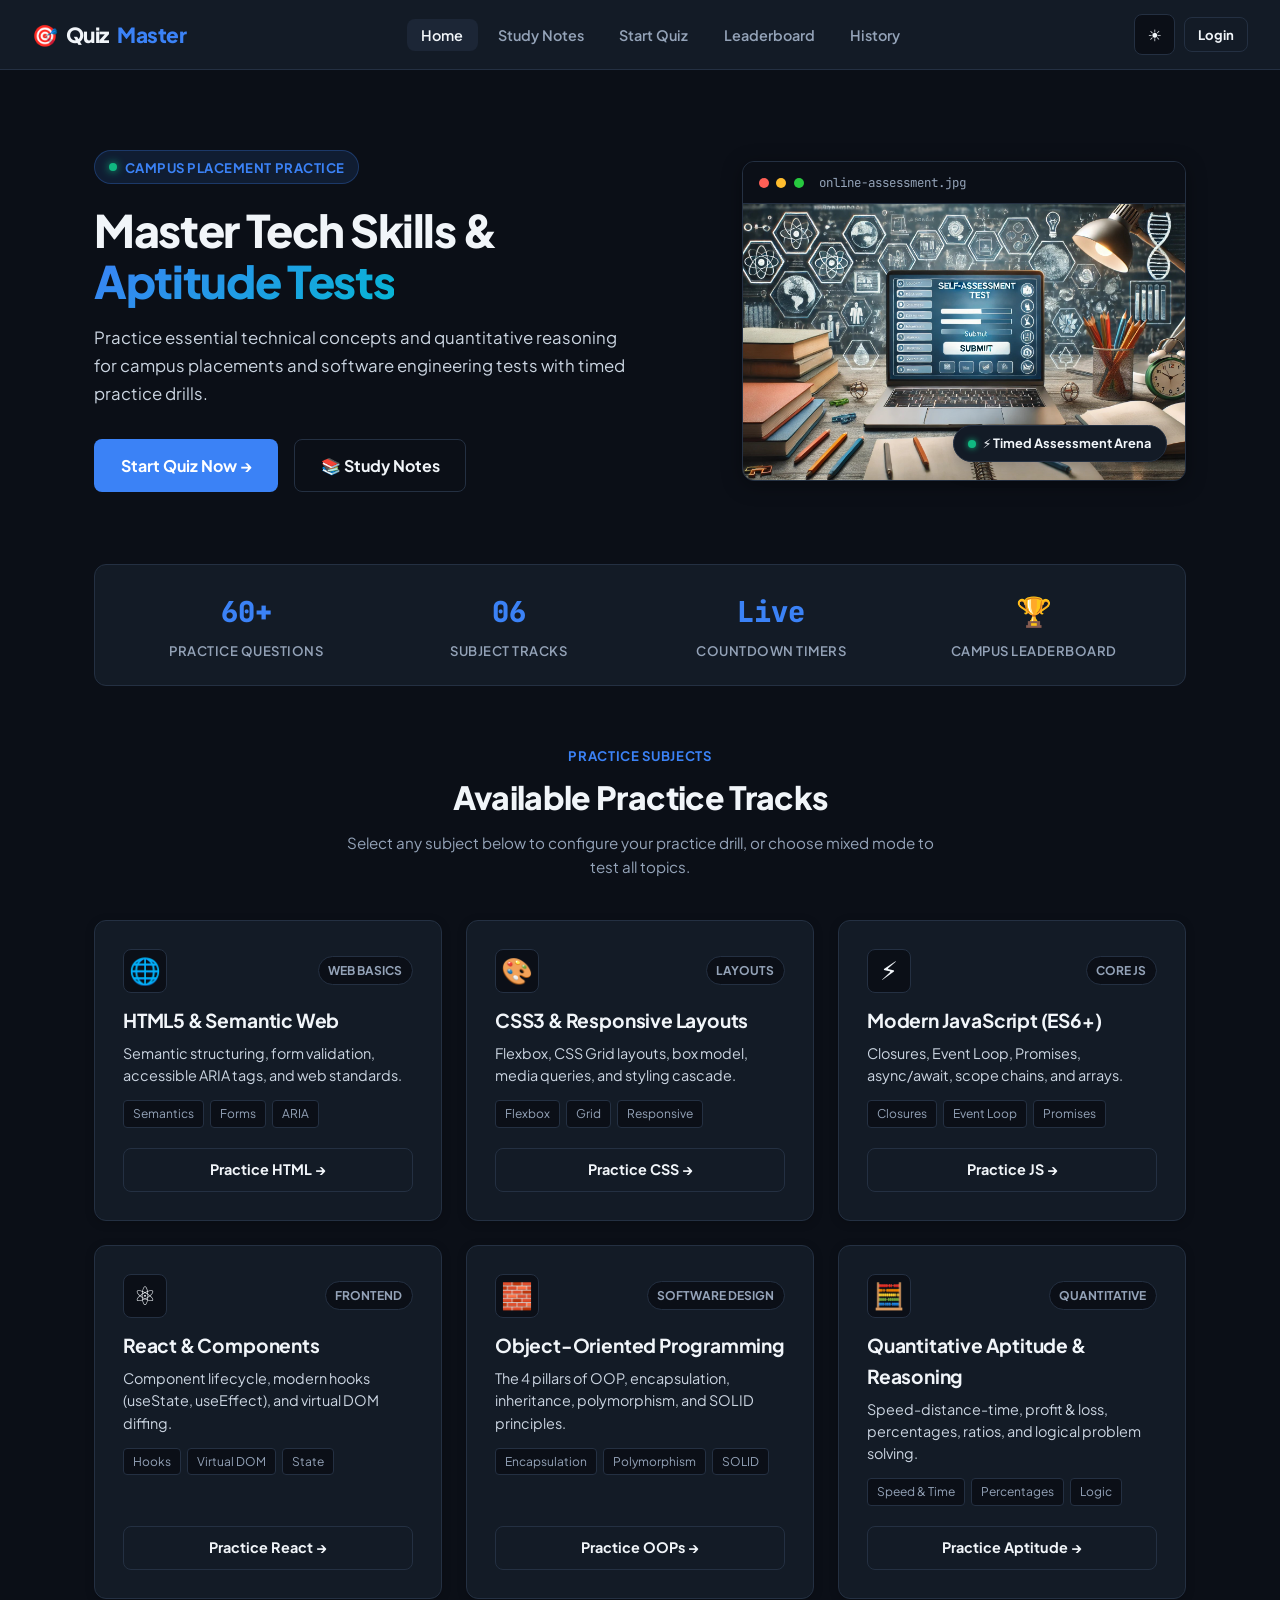
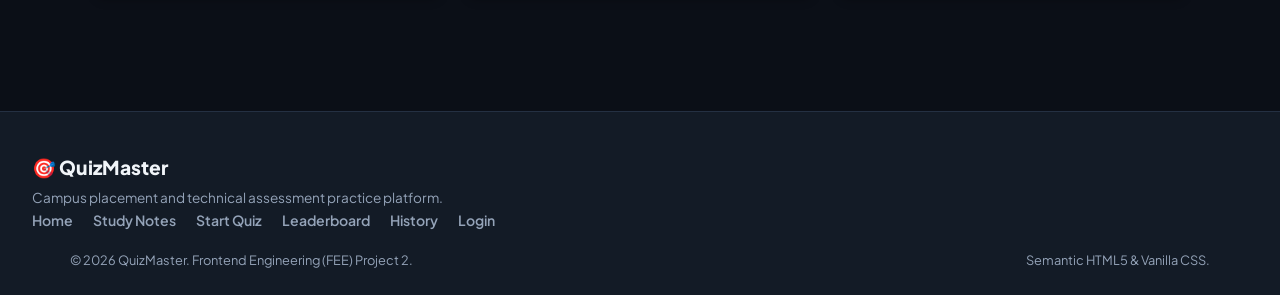
==== index.html @ a1f8cf9c "fee" ====
<!DOCTYPE html>
<html lang="en" data-theme="dark">

<head>
    <meta charset="UTF-8">
    <meta name="viewport" content="width=device-width, initial-scale=1.0">
    <title>QuizMaster - Technical &amp; Aptitude Practice</title>
    <meta name="description" content="Prepare for campus placements and technical tests with timed practice drills in Web, JS, React, OOPs, and Quantitative Aptitude.">
    <!-- Google Fonts -->
    <link rel="preconnect" href="https://fonts.googleapis.com">
    <link rel="preconnect" href="https://fonts.gstatic.com" crossorigin>
    <link href="https://fonts.googleapis.com/css2?family=Plus+Jakarta+Sans:wght@400;500;600;700;800&family=JetBrains+Mono:wght@400;500;600;700&display=swap" rel="stylesheet">
    <link rel="stylesheet" href="style.css">
</head>

<body>
    <!-- Top Sticky Navbar -->
    <nav class="navbar">
        <a href="index.html" class="logo">
            <span class="logo-icon">🎯</span> Quiz<span>Master</span>
        </a>
        <ul class="nav-links">
            <li><a href="index.html" class="active">Home</a></li>
            <li><a href="prepare.html">Study Notes</a></li>
            <li><a href="quiz.html">Start Quiz</a></li>
            <li><a href="leaderboard.html">Leaderboard</a></li>
            <li><a href="history.html">History</a></li>
        </ul>
        <div class="nav-actions">
            <button class="theme-toggle-btn" id="themeToggleBtn" aria-label="Toggle Theme" title="Toggle Theme">☀️</button>
            <div id="authNavContainer">
                <a href="login.html" class="btn btn-outline">Login</a>
            </div>
        </div>
    </nav>

    <!-- Main Content Container -->
    <div class="container">
        
        <!-- Hero Section with Showcase -->
        <section class="hero-wrapper">
            <div class="hero-content">
                <div class="hero-badge">
                    <span class="badge-dot"></span> Campus Placement Practice
                </div>
                <h1>
                    Master Tech Skills &amp; <br>
                    <span class="gradient-text">Aptitude Tests</span>
                </h1>
                <p class="hero-desc">
                    Practice essential technical concepts and quantitative reasoning for campus placements and software engineering tests with timed practice drills.
                </p>
                <div class="hero-actions">
                    <a href="quiz.html" class="btn btn-primary btn-lg">Start Quiz Now →</a>
                    <a href="prepare.html" class="btn btn-outline btn-lg">📚 Study Notes</a>
                </div>
            </div>

            <div class="hero-visual">
                <div class="showcase-card">
                    <div class="showcase-window-header">
                        <span class="window-dot dot-red"></span>
                        <span class="window-dot dot-yellow"></span>
                        <span class="window-dot dot-green"></span>
                        <span class="window-title">online-assessment.jpg</span>
                    </div>
                    <div class="showcase-img-wrap">
                        <img src="online_self_assessment.jpg" alt="QuizMaster Online Assessment">
                    </div>
                    <div class="floating-stat-pill">
                        <span class="live-indicator"></span>
                        <span>⚡ Timed Assessment Arena</span>
                    </div>
                </div>
            </div>
        </section>

        <!-- Stats Bar -->
        <section class="stats-strip">
            <div class="stat-item">
                <span class="stat-num">60+</span>
                <span class="stat-label">Practice Questions</span>
            </div>
            <div class="stat-item">
                <span class="stat-num">06</span>
                <span class="stat-label">Subject Tracks</span>
            </div>
            <div class="stat-item">
                <span class="stat-num">Live</span>
                <span class="stat-label">Countdown Timers</span>
            </div>
            <div class="stat-item">
                <span class="stat-num">🏆</span>
                <span class="stat-label">Campus Leaderboard</span>
            </div>
        </section>

        <!-- Section: Available Practice Tracks -->
        <section style="margin-bottom: 2rem;">
            <div class="section-header">
                <span class="sub-badge">Practice Subjects</span>
                <h2>Available Practice Tracks</h2>
                <p>Select any subject below to configure your practice drill, or choose mixed mode to test all topics.</p>
            </div>

            <div class="grid">
                <!-- Track 1: HTML5 -->
                <div class="card">
                    <div>
                        <div class="card-top">
                            <div class="card-icon-pill">🌐</div>
                            <span class="track-badge">Web Basics</span>
                        </div>
                        <h3>HTML5 &amp; Semantic Web</h3>
                        <p>Semantic structuring, form validation, accessible ARIA tags, and web standards.</p>
                        <div class="card-tags">
                            <span>Semantics</span>
                            <span>Forms</span>
                            <span>ARIA</span>
                        </div>
                    </div>
                    <a href="quiz.html?subject=html" class="btn btn-outline">Practice HTML →</a>
                </div>

                <!-- Track 2: CSS3 -->
                <div class="card">
                    <div>
                        <div class="card-top">
                            <div class="card-icon-pill">🎨</div>
                            <span class="track-badge">Layouts</span>
                        </div>
                        <h3>CSS3 &amp; Responsive Layouts</h3>
                        <p>Flexbox, CSS Grid layouts, box model, media queries, and styling cascade.</p>
                        <div class="card-tags">
                            <span>Flexbox</span>
                            <span>Grid</span>
                            <span>Responsive</span>
                        </div>
                    </div>
                    <a href="quiz.html?subject=css" class="btn btn-outline">Practice CSS →</a>
                </div>

                <!-- Track 3: JavaScript -->
                <div class="card">
                    <div>
                        <div class="card-top">
                            <div class="card-icon-pill">⚡</div>
                            <span class="track-badge">Core JS</span>
                        </div>
                        <h3>Modern JavaScript (ES6+)</h3>
                        <p>Closures, Event Loop, Promises, async/await, scope chains, and arrays.</p>
                        <div class="card-tags">
                            <span>Closures</span>
                            <span>Event Loop</span>
                            <span>Promises</span>
                        </div>
                    </div>
                    <a href="quiz.html?subject=javascript" class="btn btn-outline">Practice JS →</a>
                </div>

                <!-- Track 4: React -->
                <div class="card">
                    <div>
                        <div class="card-top">
                            <div class="card-icon-pill">⚛️</div>
                            <span class="track-badge">Frontend</span>
                        </div>
                        <h3>React &amp; Components</h3>
                        <p>Component lifecycle, modern hooks (useState, useEffect), and virtual DOM diffing.</p>
                        <div class="card-tags">
                            <span>Hooks</span>
                            <span>Virtual DOM</span>
                            <span>State</span>
                        </div>
                    </div>
                    <a href="quiz.html?subject=react" class="btn btn-outline">Practice React →</a>
                </div>

                <!-- Track 5: OOPs -->
                <div class="card">
                    <div>
                        <div class="card-top">
                            <div class="card-icon-pill">🧱</div>
                            <span class="track-badge">Software Design</span>
                        </div>
                        <h3>Object-Oriented Programming</h3>
                        <p>The 4 pillars of OOP, encapsulation, inheritance, polymorphism, and SOLID principles.</p>
                        <div class="card-tags">
                            <span>Encapsulation</span>
                            <span>Polymorphism</span>
                            <span>SOLID</span>
                        </div>
                    </div>
                    <a href="quiz.html?subject=oops" class="btn btn-outline">Practice OOPs →</a>
                </div>

                <!-- Track 6: Aptitude -->
                <div class="card">
                    <div>
                        <div class="card-top">
                            <div class="card-icon-pill">🧮</div>
                            <span class="track-badge">Quantitative</span>
                        </div>
                        <h3>Quantitative Aptitude &amp; Reasoning</h3>
                        <p>Speed-distance-time, profit &amp; loss, percentages, ratios, and logical problem solving.</p>
                        <div class="card-tags">
                            <span>Speed &amp; Time</span>
                            <span>Percentages</span>
                            <span>Logic</span>
                        </div>
                    </div>
                    <a href="quiz.html?subject=logic_reasoning" class="btn btn-outline">Practice Aptitude →</a>
                </div>
            </div>
        </section>

    </div>

    <!-- Unified Footer -->
    <footer>
        <div class="footer-inner">
            <div class="footer-brand">
                <div class="brand-logo">
                    <span class="logo-icon">🎯</span> QuizMaster
                </div>
                <p>Campus placement and technical assessment practice platform.</p>
            </div>
            <div class="footer-links">
                <a href="index.html">Home</a>
                <a href="prepare.html">Study Notes</a>
                <a href="quiz.html">Start Quiz</a>
                <a href="leaderboard.html">Leaderboard</a>
                <a href="history.html">History</a>
                <a href="login.html">Login</a>
            </div>
        </div>
        <div class="footer-bottom">
            <p>&copy; 2026 QuizMaster. Frontend Engineering (FEE) Project 2.</p>
            <p>Semantic HTML5 &amp; Vanilla CSS.</p>
        </div>
    </footer>

    <!-- Shared Script for Themes & Auth -->
    <script src="script.js"></script>
</body>

</html>
---- style.css ----
/* =========================================================
   QuizMaster - Polished, Clean & Modern Stylesheet
   Crafted for presentation, academic viva, and Vercel deployment
   ========================================================= */

@import url('https://fonts.googleapis.com/css2?family=Plus+Jakarta+Sans:wght@400;500;600;700;800&family=JetBrains+Mono:wght@500;700&display=swap');

:root {
  /* Color Palette - Dark Mode (Default) */
  --bg: #0b0f17;
  --bg-card: #131b26;
  --bg-hover: #1c2636;
  --border: #243042;
  --border-focus: #3b82f6;
  --text: #f1f5f9;
  --text-secondary: #cbd5e1;
  --text-muted: #94a3b8;
  --primary: #3b82f6;
  --primary-hover: #2563eb;
  --primary-glow: rgba(59, 130, 246, 0.2);
  --accent: #06b6d4;
  --success: #10b981;
  --warning: #f59e0b;
  --danger: #ef4444;
  --radius: 12px;
  --radius-sm: 8px;
  --radius-pill: 9999px;
  --font: 'Plus Jakarta Sans', system-ui, -apple-system, sans-serif;
  --font-mono: 'JetBrains Mono', monospace;
  --shadow: 0 4px 20px rgba(0, 0, 0, 0.35);
  --shadow-card: 0 2px 10px rgba(0, 0, 0, 0.2);
}

[data-theme="light"] {
  /* Color Palette - Light Mode */
  --bg: #f8fafc;
  --bg-card: #ffffff;
  --bg-hover: #f1f5f9;
  --border: #e2e8f0;
  --border-focus: #2563eb;
  --text: #0f172a;
  --text-secondary: #334155;
  --text-muted: #64748b;
  --primary: #2563eb;
  --primary-hover: #1d4ed8;
  --primary-glow: rgba(37, 99, 235, 0.15);
  --shadow: 0 4px 20px rgba(0, 0, 0, 0.06);
  --shadow-card: 0 1px 4px rgba(0, 0, 0, 0.05);
}

/* Base Reset */
* { box-sizing: border-box; margin: 0; padding: 0; }
body {
  font-family: var(--font);
  background: var(--bg);
  color: var(--text);
  line-height: 1.6;
  min-height: 100vh;
  display: flex;
  flex-direction: column;
}

a { color: inherit; text-decoration: none; }
button, input, select { font: inherit; }

.container {
  max-width: 1140px;
  margin: 0 auto;
  padding: 2rem 1.5rem 4rem;
  width: 100%;
}

/* =========================================================
   1. Navbar
   ========================================================= */
.navbar {
  display: flex;
  align-items: center;
  justify-content: space-between;
  padding: 0.9rem 2rem;
  background: var(--bg-card);
  border-bottom: 1px solid var(--border);
  position: sticky;
  top: 0;
  z-index: 100;
  backdrop-filter: blur(10px);
}
.logo { font-size: 1.3rem; font-weight: 800; display: flex; align-items: center; gap: 0.5rem; letter-spacing: -0.02em; }
.logo span { color: var(--primary); }
.nav-links { display: flex; list-style: none; gap: 0.4rem; }
.nav-links a {
  padding: 0.45rem 0.9rem;
  font-size: 0.9rem;
  font-weight: 600;
  color: var(--text-muted);
  border-radius: var(--radius-sm);
  transition: 0.2s ease;
}
.nav-links a:hover, .nav-links a.active { color: var(--text); background: var(--bg-hover); }
.nav-actions { display: flex; align-items: center; gap: 0.6rem; }
.theme-toggle-btn {
  background: var(--bg);
  border: 1px solid var(--border);
  color: var(--text);
  padding: 0.4rem 0.75rem;
  border-radius: var(--radius-sm);
  cursor: pointer;
  font-size: 1rem;
  transition: 0.2s;
}
.theme-toggle-btn:hover { border-color: var(--primary); background: var(--bg-hover); }

/* Buttons */
.btn {
  display: inline-flex;
  align-items: center;
  justify-content: center;
  gap: 0.5rem;
  padding: 0.6rem 1.25rem;
  font-size: 0.9rem;
  font-weight: 700;
  border-radius: var(--radius-sm);
  border: 1px solid transparent;
  cursor: pointer;
  transition: 0.2s ease;
  text-decoration: none;
}
.btn-primary { background: var(--primary); color: #fff !important; }
.btn-primary:hover { background: var(--primary-hover); transform: translateY(-1px); box-shadow: 0 4px 14px var(--primary-glow); }
.btn-outline { background: transparent; border-color: var(--border); color: var(--text); }
.btn-outline:hover { background: var(--bg-hover); border-color: var(--text-muted); }
.btn-sm { padding: 0.35rem 0.8rem; font-size: 0.82rem; }
.btn-lg { padding: 0.8rem 1.6rem; font-size: 1rem; }

/* =========================================================
   2. Hero Section (index.html)
   ========================================================= */
.hero-wrapper {
  display: grid;
  grid-template-columns: 1.15fr 0.85fr;
  align-items: center;
  gap: 3rem;
  padding: 3rem 0 3.5rem;
}
.hero-content { text-align: left; }
.hero-badge {
  display: inline-flex;
  align-items: center;
  gap: 0.5rem;
  padding: 0.35rem 0.85rem;
  border-radius: var(--radius-pill);
  background: rgba(59, 130, 246, 0.12);
  border: 1px solid rgba(59, 130, 246, 0.28);
  color: var(--primary);
  font-size: 0.82rem;
  font-weight: 700;
  margin-bottom: 1.2rem;
  text-transform: uppercase;
  letter-spacing: 0.04em;
}
.badge-dot {
  width: 8px; height: 8px;
  background: var(--success);
  border-radius: 50%;
  box-shadow: 0 0 8px var(--success);
}
.hero-content h1 {
  font-size: 2.8rem;
  font-weight: 800;
  line-height: 1.15;
  letter-spacing: -0.03em;
  margin-bottom: 1.1rem;
}
.gradient-text {
  background: linear-gradient(135deg, var(--primary) 0%, var(--accent) 100%);
  -webkit-background-clip: text;
  -webkit-text-fill-color: transparent;
}
.hero-desc { font-size: 1.05rem; color: var(--text-secondary); margin-bottom: 2rem; line-height: 1.65; max-width: 540px; }
.hero-actions { display: flex; gap: 1rem; flex-wrap: wrap; }

/* Hero Showcase Card */
.hero-visual { position: relative; }
.showcase-card {
  background: var(--bg-card);
  border: 1px solid var(--border);
  border-radius: var(--radius);
  overflow: hidden;
  box-shadow: var(--shadow);
  transition: transform 0.3s ease;
}
.showcase-card:hover { transform: translateY(-4px); }
.showcase-window-header {
  display: flex;
  align-items: center;
  gap: 0.45rem;
  padding: 0.65rem 1rem;
  background: var(--bg);
  border-bottom: 1px solid var(--border);
}
.window-dot { width: 10px; height: 10px; border-radius: 50%; display: inline-block; }
.dot-red { background: #ff5f56; }
.dot-yellow { background: #ffbd2e; }
.dot-green { background: #27c93f; }
.window-title { margin-left: 0.5rem; font-size: 0.78rem; font-family: var(--font-mono); color: var(--text-muted); }
.showcase-img-wrap { width: 100%; aspect-ratio: 16/10; overflow: hidden; background: #000; }
.showcase-img-wrap img { width: 100%; height: 100%; object-fit: cover; }
.floating-stat-pill {
  position: absolute;
  bottom: 1.2rem;
  right: 1.2rem;
  background: var(--bg-card);
  border: 1px solid var(--border);
  padding: 0.45rem 0.9rem;
  border-radius: var(--radius-pill);
  font-size: 0.8rem;
  font-weight: 700;
  display: flex;
  align-items: center;
  gap: 0.4rem;
  box-shadow: var(--shadow);
}
.live-indicator { width: 8px; height: 8px; border-radius: 50%; background: var(--success); box-shadow: 0 0 6px var(--success); }

/* =========================================================
   3. Stats Strip (index.html)
   ========================================================= */
.stats-strip {
  display: grid;
  grid-template-columns: repeat(4, 1fr);
  gap: 1.5rem;
  background: var(--bg-card);
  border: 1px solid var(--border);
  border-radius: var(--radius);
  padding: 1.5rem 2rem;
  margin: 1rem 0 3.5rem;
  text-align: center;
}
.stat-item { display: flex; flex-direction: column; gap: 0.25rem; }
.stat-num { font-size: 1.8rem; font-weight: 800; font-family: var(--font-mono); color: var(--primary); }
.stat-label { font-size: 0.82rem; font-weight: 600; text-transform: uppercase; color: var(--text-muted); letter-spacing: 0.04em; }

/* =========================================================
   4. Subject Cards Grid (index.html)
   ========================================================= */
.section-header { text-align: center; margin-bottom: 2.5rem; }
.sub-badge { font-size: 0.82rem; font-weight: 700; text-transform: uppercase; color: var(--primary); letter-spacing: 0.05em; display: inline-block; margin-bottom: 0.4rem; }
.section-header h2 { font-size: 2rem; font-weight: 800; letter-spacing: -0.02em; margin-bottom: 0.5rem; }
.section-header p { color: var(--text-muted); font-size: 0.95rem; max-width: 600px; margin: 0 auto; }

.grid {
  display: grid;
  grid-template-columns: repeat(auto-fit, minmax(320px, 1fr));
  gap: 1.5rem;
  margin: 1.5rem 0 3rem;
}
.card {
  background: var(--bg-card);
  border: 1px solid var(--border);
  border-radius: var(--radius);
  padding: 1.75rem;
  display: flex;
  flex-direction: column;
  justify-content: space-between;
  gap: 1.25rem;
  transition: 0.2s ease;
  box-shadow: var(--shadow-card);
}
.card:hover { border-color: var(--primary); transform: translateY(-3px); box-shadow: 0 8px 24px var(--primary-glow); }
.card-top { display: flex; justify-content: space-between; align-items: center; margin-bottom: 0.75rem; }
.card-icon-pill { font-size: 1.6rem; width: 44px; height: 44px; display: flex; align-items: center; justify-content: center; background: var(--bg); border-radius: var(--radius-sm); border: 1px solid var(--border); }
.track-badge { font-size: 0.75rem; font-weight: 700; text-transform: uppercase; padding: 0.25rem 0.6rem; border-radius: var(--radius-pill); background: var(--bg); color: var(--text-muted); border: 1px solid var(--border); }
.card h3 { font-size: 1.2rem; font-weight: 700; margin-bottom: 0.4rem; letter-spacing: -0.01em; }
.card p { font-size: 0.9rem; color: var(--text-secondary); line-height: 1.55; }
.card-tags { display: flex; flex-wrap: wrap; gap: 0.4rem; margin-top: 0.85rem; }
.card-tags span { font-size: 0.75rem; padding: 0.2rem 0.55rem; background: var(--bg); border-radius: 4px; color: var(--text-muted); border: 1px solid var(--border); }

/* =========================================================
   5. Quiz Configurator (quiz.html)
   ========================================================= */
.preset-bar { display: flex; flex-wrap: wrap; align-items: center; justify-content: center; gap: 0.6rem; margin: 1.5rem 0 2rem; }
.preset-btn {
  padding: 0.45rem 1rem;
  font-size: 0.85rem;
  font-weight: 700;
  border-radius: var(--radius-pill);
  background: var(--bg-card);
  border: 1px solid var(--border);
  color: var(--text-secondary);
  cursor: pointer;
  transition: 0.2s;
}
.preset-btn:hover { border-color: var(--primary); background: var(--bg-hover); color: var(--primary); }

.config-grid { display: grid; grid-template-columns: 1.5fr 1fr; gap: 2rem; align-items: start; margin-top: 1rem; text-align: left; }
.choice-pills { display: flex; flex-wrap: wrap; gap: 0.5rem; margin-top: 0.75rem; }
.choice-pill { cursor: pointer; }
.choice-pill input { display: none; }
.choice-pill span {
  display: inline-block;
  padding: 0.5rem 1rem;
  font-size: 0.88rem;
  font-weight: 600;
  border-radius: var(--radius-sm);
  background: var(--bg);
  border: 1px solid var(--border);
  color: var(--text-secondary);
  transition: 0.15s ease;
}
.choice-pill input:checked + span {
  border-color: var(--primary);
  background: rgba(59, 130, 246, 0.15);
  color: var(--primary);
  font-weight: 700;
}

.summary-card {
  background: var(--bg-card);
  border: 1px solid var(--border);
  border-radius: var(--radius);
  padding: 1.75rem;
  position: sticky;
  top: 5rem;
  box-shadow: var(--shadow-card);
}
.summary-item { display: flex; justify-content: space-between; padding: 0.65rem 0; border-bottom: 1px solid var(--border); font-size: 0.9rem; }
.summary-item span:first-child { color: var(--text-muted); }
.summary-item span:last-child { font-weight: 700; color: var(--text); }

/* Form Controls */
.form-group { margin-bottom: 1.25rem; text-align: left; }
.form-group label { display: block; font-size: 0.85rem; font-weight: 700; color: var(--text-muted); margin-bottom: 0.4rem; }
.form-control {
  width: 100%;
  padding: 0.65rem 0.95rem;
  background: var(--bg);
  border: 1px solid var(--border);
  border-radius: var(--radius-sm);
  color: var(--text);
  outline: none;
  font-size: 0.9rem;
  transition: 0.2s;
}
.form-control:focus { border-color: var(--primary); box-shadow: 0 0 0 3px var(--primary-glow); }

/* =========================================================
   6. Assessment Arena (arena.html)
   ========================================================= */
.arena-layout { display: grid; grid-template-columns: 1fr 260px; gap: 1.5rem; max-width: 1050px; margin: 2rem auto; align-items: start; }
.arena-header { display: flex; justify-content: space-between; align-items: center; padding-bottom: 1rem; margin-bottom: 1.5rem; border-bottom: 1px solid var(--border); }
.timer-pill {
  font-family: var(--font-mono);
  font-size: 1.15rem;
  font-weight: 700;
  padding: 0.35rem 0.85rem;
  border-radius: var(--radius-sm);
  background: var(--bg);
  border: 1px solid var(--border);
  color: var(--primary);
  letter-spacing: 0.05em;
}
.timer-danger { color: var(--danger) !important; border-color: var(--danger) !important; animation: pulse 1s infinite; }
@keyframes pulse { 0%, 100% { opacity: 1; } 50% { opacity: 0.5; } }

.question-title { font-size: 1.25rem; font-weight: 700; margin-bottom: 1.5rem; line-height: 1.45; }
.options-list { display: flex; flex-direction: column; gap: 0.75rem; margin-bottom: 1.5rem; }
.option-btn {
  padding: 0.95rem 1.2rem;
  border-radius: var(--radius-sm);
  background: var(--bg);
  border: 1px solid var(--border);
  color: var(--text);
  font-weight: 600;
  cursor: pointer;
  text-align: left;
  transition: 0.15s;
  font-size: 0.95rem;
}
.option-btn:hover { border-color: var(--primary); background: var(--bg-hover); }
.option-btn.selected { border-color: var(--primary); background: rgba(59, 130, 246, 0.15); color: var(--primary); font-weight: 700; }

.palette-card { background: var(--bg-card); border: 1px solid var(--border); border-radius: var(--radius); padding: 1.25rem; }
.palette-grid { display: grid; grid-template-columns: repeat(5, 1fr); gap: 0.45rem; margin-top: 0.85rem; }
.palette-btn {
  padding: 0.45rem 0.2rem;
  font-size: 0.82rem;
  font-weight: 700;
  border-radius: 6px;
  background: var(--bg);
  border: 1px solid var(--border);
  color: var(--text-muted);
  cursor: pointer;
  text-align: center;
}
.palette-btn.active { border-color: var(--primary); color: var(--primary); }
.palette-btn.answered { background: var(--primary); color: #fff; border-color: var(--primary); }

/* Result Modal */
.modal-overlay {
  position: fixed; top: 0; left: 0; width: 100%; height: 100%;
  background: rgba(0, 0, 0, 0.75); display: none;
  align-items: center; justify-content: center; z-index: 200;
  padding: 1.25rem;
  backdrop-filter: blur(4px);
}
.modal-overlay.open { display: flex; }
.modal-content {
  background: var(--bg-card); border: 1px solid var(--border);
  border-radius: var(--radius); padding: 2.25rem 2rem; max-width: 520px;
  width: 100%; text-align: center; box-shadow: var(--shadow);
}
.review-list { max-height: 220px; overflow-y: auto; text-align: left; margin: 1rem 0; display: flex; flex-direction: column; gap: 0.6rem; padding-right: 0.3rem; }
.review-item { padding: 0.75rem; border-radius: 8px; background: var(--bg); border-left: 3px solid var(--border); font-size: 0.82rem; }
.review-item.correct { border-left-color: var(--success); }
.review-item.incorrect { border-left-color: var(--danger); }
.review-item h4 { font-size: 0.85rem; margin-bottom: 0.25rem; }

/* =========================================================
   7. Study Notes Hub (prepare.html)
   ========================================================= */
.mb { text-align: center; padding: 2.5rem 1rem 1.5rem; }
.header-badge { display: inline-block; padding: 0.35rem 0.85rem; font-size: 0.82rem; font-weight: 700; border-radius: var(--radius-pill); background: rgba(59, 130, 246, 0.15); color: var(--primary); margin-bottom: 0.85rem; text-transform: uppercase; }
.sub-mb-content { color: var(--text-secondary); max-width: 620px; margin: 0.5rem auto 1.5rem; font-size: 1rem; }

.filter-search-wrap { display: flex; flex-wrap: wrap; justify-content: space-between; align-items: center; gap: 1rem; margin: 1.5rem auto 2.5rem; max-width: 1140px; padding: 0 1.5rem; }
.filter-pills { display: flex; flex-wrap: wrap; gap: 0.5rem; }
.filter-btn { padding: 0.4rem 0.95rem; font-size: 0.85rem; font-weight: 600; border-radius: var(--radius-pill); background: var(--bg-card); border: 1px solid var(--border); color: var(--text-muted); cursor: pointer; transition: 0.2s; }
.filter-btn.active, .filter-btn:hover { color: var(--text); border-color: var(--primary); background: var(--bg-hover); }
.search-box-wrap input { padding: 0.5rem 1rem; border-radius: var(--radius-pill); background: var(--bg-card); border: 1px solid var(--border); color: var(--text); font-size: 0.88rem; outline: none; }
.search-box-wrap input:focus { border-color: var(--primary); }

.curriculum-grid { display: grid; grid-template-columns: repeat(auto-fit, minmax(320px, 1fr)); gap: 1.75rem; max-width: 1140px; margin: 0 auto 3.5rem; padding: 0 1.5rem; }
.video-card { background: var(--bg-card); border: 1px solid var(--border); border-radius: var(--radius); overflow: hidden; display: flex; flex-direction: column; transition: 0.2s ease; box-shadow: var(--shadow-card); }
.video-card:hover { border-color: var(--primary); transform: translateY(-3px); }
.video-frame-wrap { position: relative; width: 100%; aspect-ratio: 16/9; background: #000; }
.video-frame-wrap iframe { width: 100%; height: 100%; border: none; }
.video-content { padding: 1.4rem; display: flex; flex-direction: column; gap: 0.75rem; flex: 1; }
.video-meta { display: flex; justify-content: space-between; font-size: 0.8rem; font-weight: 700; color: var(--primary); }
.checklist { list-style: none; font-size: 0.85rem; color: var(--text-muted); display: flex; flex-direction: column; gap: 0.35rem; margin: 0.5rem 0; }
.checklist li::before { content: "✓ "; color: var(--success); font-weight: 700; }
.video-cta { font-size: 0.9rem; font-weight: 700; color: var(--primary); margin-top: auto; display: inline-block; }
.video-cta:hover { text-decoration: underline; }

/* =========================================================
   8. Tables, History & Leaderboard (history.html, leaderboard.html)
   ========================================================= */
.table-container {
  background: var(--bg-card);
  border: 1px solid var(--border);
  border-radius: var(--radius);
  overflow-x: auto;
  margin: 1.5rem 0;
  box-shadow: var(--shadow-card);
}
.data-table { width: 100%; border-collapse: collapse; text-align: left; font-size: 0.9rem; }
.data-table th, .data-table td { padding: 1rem 1.2rem; border-bottom: 1px solid var(--border); }
.data-table th { background: var(--bg); color: var(--text-muted); font-size: 0.8rem; font-weight: 700; text-transform: uppercase; letter-spacing: 0.04em; }
.data-table tr:hover td { background: var(--bg-hover); }

/* Podium (leaderboard.html) */
.podium-wrap { display: flex; justify-content: center; align-items: flex-end; gap: 1.25rem; margin: 2rem 0 3rem; }
.podium-card { background: var(--bg-card); border: 1px solid var(--border); border-radius: var(--radius); padding: 1.5rem; text-align: center; flex: 1; max-width: 240px; box-shadow: var(--shadow-card); }
.podium-1 { border-color: gold; transform: translateY(-15px); }
.podium-crown { font-size: 2.2rem; margin-bottom: 0.25rem; }
.podium-name { font-weight: 700; font-size: 1rem; margin: 0.4rem 0 0.2rem; }
.podium-score { font-size: 1.6rem; font-weight: 800; font-family: var(--font-mono); color: var(--primary); }

/* =========================================================
   9. Authentication (login.html)
   ========================================================= */
.auth-wrapper { max-width: 440px; margin: 3rem auto; padding: 0 1.25rem; }
.auth-card { background: var(--bg-card); border: 1px solid var(--border); border-radius: var(--radius); padding: 2rem; box-shadow: var(--shadow); }
.auth-header { text-align: center; margin-bottom: 1.5rem; }
.auth-header h2 { font-size: 1.5rem; font-weight: 800; margin-bottom: 0.3rem; }
.auth-header p { font-size: 0.88rem; color: var(--text-muted); }
.auth-tabs { display: flex; border-bottom: 1px solid var(--border); margin-bottom: 1.5rem; }
.auth-tab { flex: 1; padding: 0.75rem; text-align: center; background: none; border: none; border-bottom: 2px solid transparent; color: var(--text-muted); font-weight: 700; font-size: 0.9rem; cursor: pointer; }
.auth-tab.active { color: var(--primary); border-bottom-color: var(--primary); }

/* =========================================================
   10. Unified Footer
   ========================================================= */
footer {
  margin-top: auto;
  background: var(--bg-card);
  border-top: 1px solid var(--border);
  padding: 2.5rem 2rem 1.5rem;
}
.footer-container {
  max-width: 1140px;
  margin: 0 auto;
  display: flex;
  justify-content: space-between;
  align-items: center;
  flex-wrap: wrap;
  gap: 1.5rem;
  padding-bottom: 1.5rem;
  border-bottom: 1px solid var(--border);
}
.brand-logo { font-size: 1.2rem; font-weight: 800; }
.footer-brand p { font-size: 0.85rem; color: var(--text-muted); margin-top: 0.25rem; }
.footer-links { display: flex; gap: 1.25rem; flex-wrap: wrap; }
.footer-links a { font-size: 0.88rem; color: var(--text-muted); font-weight: 600; transition: 0.2s; }
.footer-links a:hover { color: var(--primary); }
.footer-bottom {
  max-width: 1140px;
  margin: 1.2rem auto 0;
  display: flex;
  justify-content: space-between;
  font-size: 0.8rem;
  color: var(--text-muted);
  flex-wrap: wrap;
  gap: 0.5rem;
}

/* =========================================================
   11. Responsive Breakpoints
   ========================================================= */
@media (max-width: 900px) {
  .hero-wrapper { grid-template-columns: 1fr; text-align: center; gap: 2.5rem; }
  .hero-content { text-align: center; }
  .hero-desc { margin: 0 auto 2rem; }
  .hero-actions { justify-content: center; }
  .stats-strip { grid-template-columns: repeat(2, 1fr); gap: 1.25rem; }
  .config-grid, .arena-layout { grid-template-columns: 1fr; }
  .summary-card { position: static; }
  .podium-wrap { flex-direction: column; align-items: center; }
  .podium-1 { transform: none; }
}

@media (max-width: 640px) {
  .navbar { flex-wrap: wrap; gap: 0.75rem; padding: 0.75rem 1rem; }
  .nav-links { order: 3; width: 100%; justify-content: center; flex-wrap: wrap; }
  .hero-content h1 { font-size: 2.2rem; }
  .stats-strip { grid-template-columns: 1fr; }
  .footer-container, .footer-bottom { flex-direction: column; text-align: center; }
}
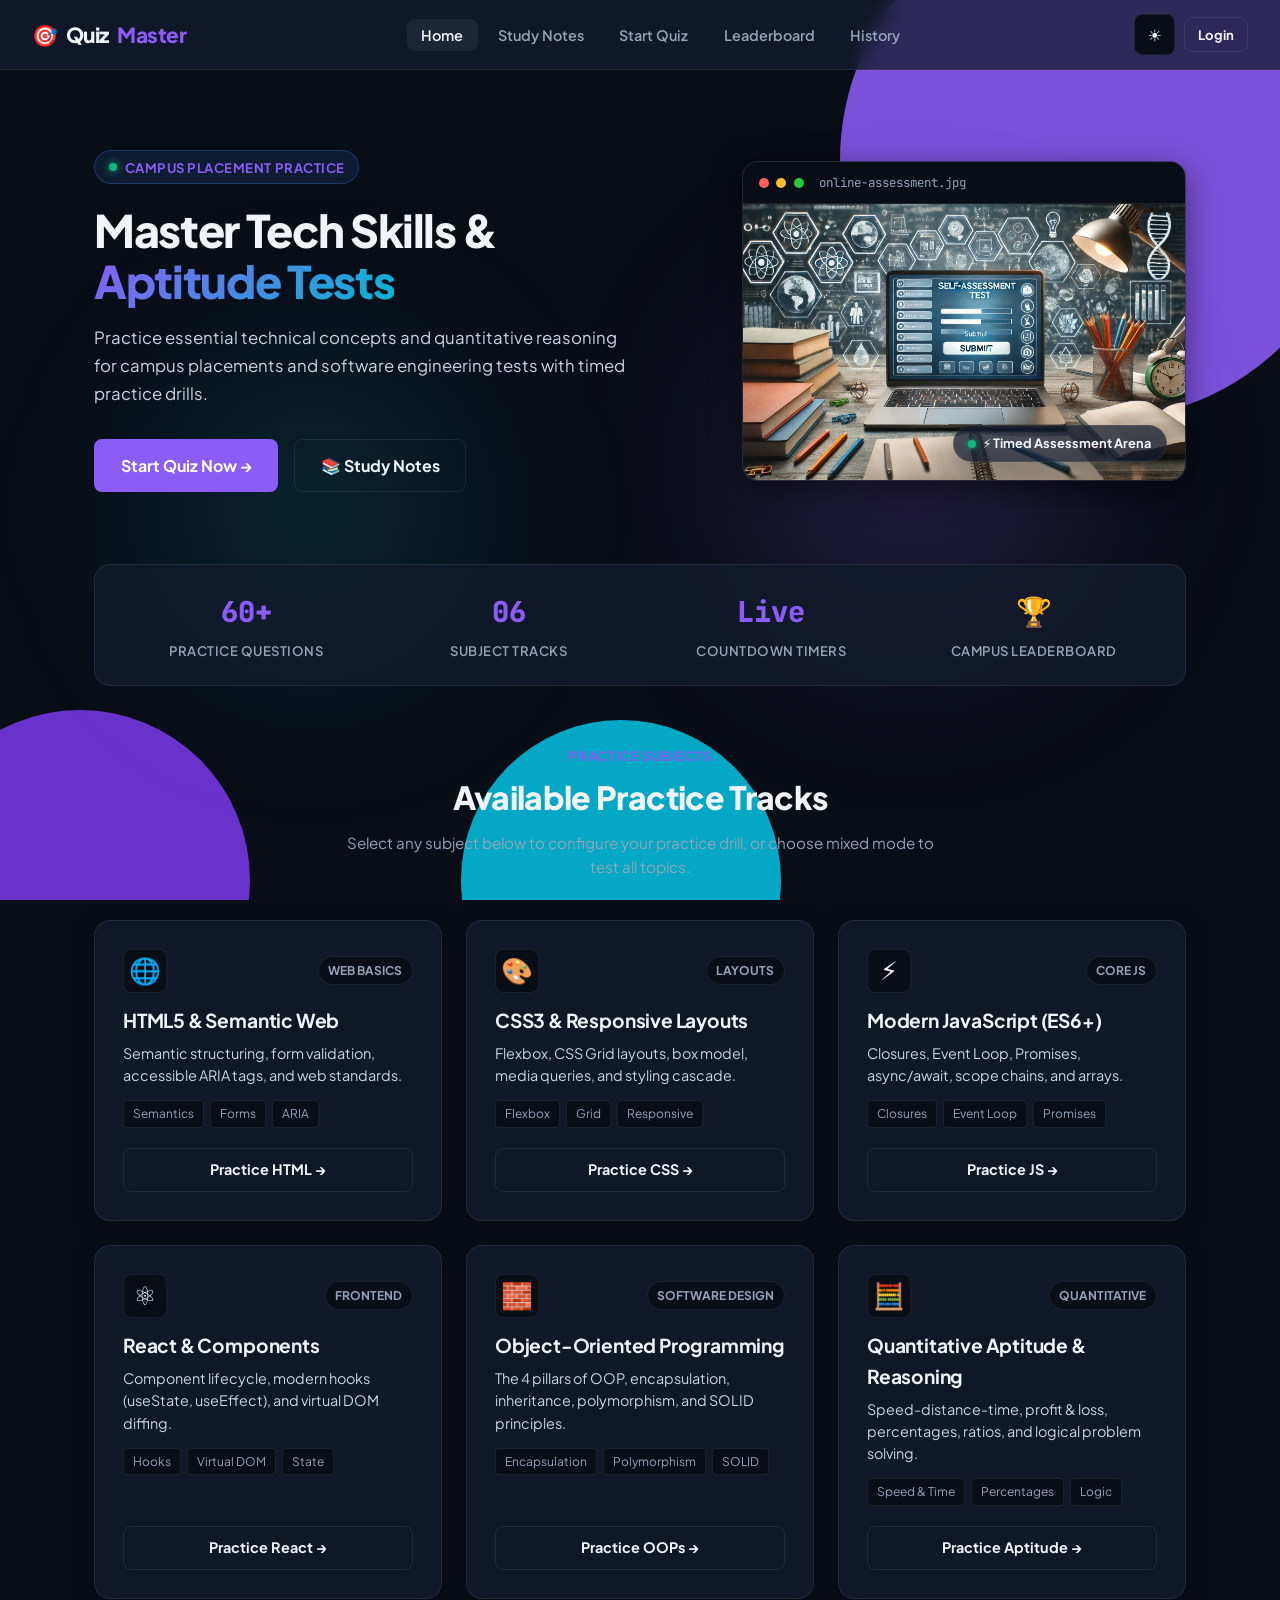
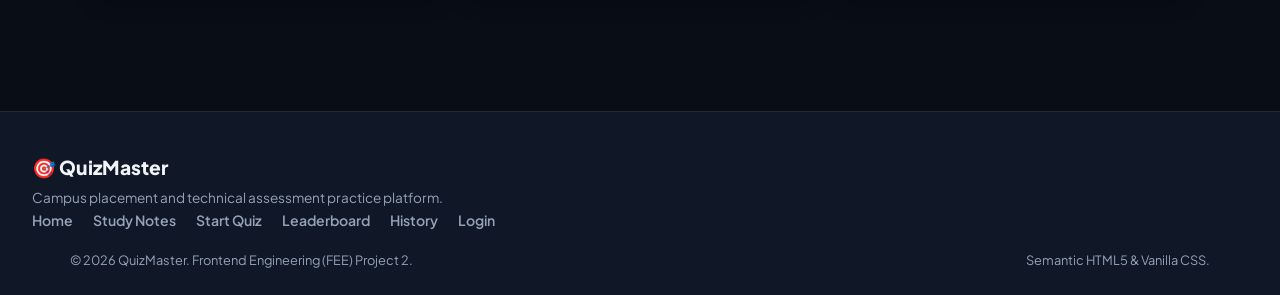
==== commit 971ec151: "good" ====
--- a/index.html
+++ b/index.html
@@ -14,6 +14,15 @@
 </head>
 
 <body>
+    <!-- Decorative Ambient Backdrop Shapes (Dark + Purple Visual Identity) -->
+    <div class="ambient-backdrop" aria-hidden="true">
+        <div class="ambient-shape ambient-purple-circle"></div>
+        <div class="ambient-shape ambient-cyan-circle"></div>
+        <div class="ambient-shape ambient-lavender-circle"></div>
+        <div class="ambient-glow-orb ambient-glow-1"></div>
+        <div class="ambient-glow-orb ambient-glow-2"></div>
+    </div>
+
     <!-- Top Sticky Navbar -->
     <nav class="navbar">
         <a href="index.html" class="logo">
@@ -40,6 +49,7 @@
         <!-- Hero Section with Showcase -->
         <section class="hero-wrapper">
             <div class="hero-content">
+                <div id="returningBadgeContainer"></div>
                 <div class="hero-badge">
                     <span class="badge-dot"></span> Campus Placement Practice
                 </div>
@@ -51,7 +61,7 @@
                     Practice essential technical concepts and quantitative reasoning for campus placements and software engineering tests with timed practice drills.
                 </p>
                 <div class="hero-actions">
-                    <a href="quiz.html" class="btn btn-primary btn-lg">Start Quiz Now →</a>
+                    <a href="quiz.html" class="btn btn-primary btn-lg" id="heroStartBtn">Start Quiz Now →</a>
                     <a href="prepare.html" class="btn btn-outline btn-lg">📚 Study Notes</a>
                 </div>
             </div>
@@ -240,6 +250,9 @@
         </div>
     </footer>
 
+    <!-- Toast Notifications Container -->
+    <div class="toast-container" id="toastContainer" aria-live="polite"></div>
+
     <!-- Shared Script for Themes & Auth -->
     <script src="script.js"></script>
 </body>
--- a/style.css
+++ b/style.css
@@ -6,29 +6,33 @@
 @import url('https://fonts.googleapis.com/css2?family=Plus+Jakarta+Sans:wght@400;500;600;700;800&family=JetBrains+Mono:wght@500;700&display=swap');
 
 :root {
-  /* Color Palette - Dark Mode (Default) */
-  --bg: #0b0f17;
-  --bg-card: #131b26;
+  /* Color Palette - Dark Mode (Default) - Dark + Purple Visual Identity */
+  --bg: #090d16;
+  --bg-card: rgba(19, 27, 44, 0.75);
   --bg-hover: #1c2636;
-  --border: #243042;
-  --border-focus: #3b82f6;
+  --border: rgba(255, 255, 255, 0.08);
+  --border-focus: #8b5cf6;
   --text: #f1f5f9;
   --text-secondary: #cbd5e1;
   --text-muted: #94a3b8;
-  --primary: #3b82f6;
-  --primary-hover: #2563eb;
-  --primary-glow: rgba(59, 130, 246, 0.2);
+  --primary: #8b5cf6;
+  --primary-hover: #7c3aed;
+  --primary-glow: rgba(139, 92, 246, 0.25);
   --accent: #06b6d4;
+  --accent-cyan: #38bdf8;
+  --accent-green: #10b981;
+  --accent-coral: #fb7185;
+  --accent-purple: #8b5cf6;
   --success: #10b981;
   --warning: #f59e0b;
   --danger: #ef4444;
-  --radius: 12px;
+  --radius: 16px;
   --radius-sm: 8px;
   --radius-pill: 9999px;
   --font: 'Plus Jakarta Sans', system-ui, -apple-system, sans-serif;
   --font-mono: 'JetBrains Mono', monospace;
-  --shadow: 0 4px 20px rgba(0, 0, 0, 0.35);
-  --shadow-card: 0 2px 10px rgba(0, 0, 0, 0.2);
+  --shadow: 0 8px 32px rgba(0, 0, 0, 0.45);
+  --shadow-card: 0 4px 20px rgba(0, 0, 0, 0.25);
 }
 
 [data-theme="light"] {
@@ -535,3 +539,327 @@
   .stats-strip { grid-template-columns: 1fr; }
   .footer-container, .footer-bottom { flex-direction: column; text-align: center; }
 }
+
+/* =========================================================
+   12. Ambient Background Glow & Decorative Shapes
+   ========================================================= */
+.ambient-backdrop {
+  position: fixed;
+  inset: 0;
+  overflow: hidden;
+  pointer-events: none;
+  z-index: 0;
+}
+
+.ambient-shape {
+  position: absolute;
+  border-radius: 50%;
+  pointer-events: none;
+}
+
+.ambient-purple-circle {
+  top: -100px;
+  right: -80px;
+  width: 520px;
+  height: 520px;
+  background: #8b5cf6;
+  opacity: 0.88;
+}
+
+.ambient-cyan-circle {
+  bottom: -140px;
+  left: 36%;
+  width: 320px;
+  height: 320px;
+  background: #06b6d4;
+  opacity: 0.92;
+}
+
+.ambient-lavender-circle {
+  bottom: -150px;
+  left: -90px;
+  width: 340px;
+  height: 340px;
+  background: #7c3aed;
+  opacity: 0.85;
+}
+
+.ambient-glow-orb {
+  position: absolute;
+  border-radius: 50%;
+  filter: blur(80px);
+  pointer-events: none;
+}
+
+.ambient-glow-1 {
+  top: 25%;
+  right: 10%;
+  width: 480px;
+  height: 480px;
+  background: radial-gradient(circle, rgba(139, 92, 246, 0.28) 0%, transparent 70%);
+}
+
+.ambient-glow-2 {
+  bottom: 20%;
+  left: 8%;
+  width: 420px;
+  height: 420px;
+  background: radial-gradient(circle, rgba(6, 182, 212, 0.22) 0%, transparent 70%);
+}
+
+body > * {
+  position: relative;
+  z-index: 1;
+}
+
+/* =========================================================
+   13. Section Header (Matching Reference Slides)
+   ========================================================= */
+.showcase-section-header {
+  margin-bottom: 2.2rem;
+}
+
+.showcase-title {
+  font-size: 2.4rem;
+  font-weight: 800;
+  letter-spacing: -0.025em;
+  color: #ffffff;
+  line-height: 1.2;
+  margin-bottom: 0.75rem;
+}
+
+.showcase-subtitle {
+  font-size: 1.05rem;
+  color: #94a3b8;
+  max-width: 780px;
+  line-height: 1.55;
+}
+
+/* =========================================================
+   14. Visual Identity Section (Image 1)
+   ========================================================= */
+.visual-identity-grid {
+  display: grid;
+  grid-template-columns: 1.15fr 0.85fr;
+  gap: 2rem;
+  align-items: center;
+}
+
+.artwork-glass-frame {
+  background: rgba(18, 24, 38, 0.6);
+  backdrop-filter: blur(16px);
+  -webkit-backdrop-filter: blur(16px);
+  border: 1px solid rgba(255, 255, 255, 0.12);
+  border-radius: 28px;
+  padding: 1.25rem;
+  box-shadow: 0 20px 50px rgba(0, 0, 0, 0.45);
+  position: relative;
+  overflow: hidden;
+  transition: transform 0.3s ease, border-color 0.3s ease, box-shadow 0.3s ease;
+}
+
+.artwork-glass-frame:hover {
+  transform: translateY(-4px);
+  border-color: rgba(139, 92, 246, 0.35);
+  box-shadow: 0 25px 60px rgba(139, 92, 246, 0.15), 0 15px 35px rgba(0, 0, 0, 0.5);
+}
+
+.artwork-glass-frame img {
+  width: 100%;
+  height: auto;
+  border-radius: 20px;
+  display: block;
+  object-fit: cover;
+  box-shadow: 0 4px 20px rgba(0, 0, 0, 0.3);
+}
+
+.identity-cards-list {
+  display: flex;
+  flex-direction: column;
+  gap: 1.25rem;
+}
+
+.feature-panel-card {
+  background: rgba(19, 27, 44, 0.75);
+  backdrop-filter: blur(14px);
+  -webkit-backdrop-filter: blur(14px);
+  border: 1px solid rgba(255, 255, 255, 0.08);
+  border-radius: 16px;
+  padding: 1.4rem 1.6rem;
+  position: relative;
+  overflow: hidden;
+  transition: all 0.25s cubic-bezier(0.16, 1, 0.3, 1);
+}
+
+.feature-panel-card:hover {
+  transform: translateY(-3px);
+  background: rgba(26, 36, 56, 0.85);
+  border-color: rgba(255, 255, 255, 0.18);
+  box-shadow: 0 12px 30px rgba(0, 0, 0, 0.35);
+}
+
+.feature-panel-card.accent-purple { border-left: 5px solid #8b5cf6; }
+.feature-panel-card.accent-cyan   { border-left: 5px solid #06b6d4; }
+.feature-panel-card.accent-green  { border-left: 5px solid #10b981; }
+.feature-panel-card.accent-coral  { border-left: 5px solid #fb7185; }
+
+.panel-card-title {
+  font-size: 1.15rem;
+  font-weight: 800;
+  color: #ffffff;
+  letter-spacing: 0.03em;
+  text-transform: uppercase;
+  margin-bottom: 0.35rem;
+}
+
+.panel-card-desc {
+  font-size: 0.92rem;
+  color: #94a3b8;
+  line-height: 1.5;
+}
+
+.artwork-credit-caption {
+  font-size: 0.8rem;
+  color: #94a3b8;
+  opacity: 0.8;
+  text-align: right;
+  margin-top: 0.5rem;
+}
+
+/* =========================================================
+   15. BOM + DOM Section (Image 2)
+   ========================================================= */
+.bom-dom-grid {
+  display: grid;
+  grid-template-columns: repeat(2, 1fr);
+  gap: 1.5rem;
+}
+
+.bom-card {
+  background: rgba(19, 27, 44, 0.75);
+  backdrop-filter: blur(14px);
+  -webkit-backdrop-filter: blur(14px);
+  border: 1px solid rgba(255, 255, 255, 0.08);
+  border-radius: 16px;
+  padding: 1.5rem 1.75rem;
+  transition: all 0.25s cubic-bezier(0.16, 1, 0.3, 1);
+  cursor: pointer;
+  position: relative;
+  display: flex;
+  flex-direction: column;
+  justify-content: center;
+}
+
+.bom-card:hover {
+  transform: translateY(-4px);
+  background: rgba(26, 36, 56, 0.9);
+  border-color: rgba(255, 255, 255, 0.18);
+  box-shadow: 0 14px 35px rgba(0, 0, 0, 0.4);
+}
+
+.bom-card.accent-purple { border-left: 5px solid #8b5cf6; }
+.bom-card.accent-coral  { border-left: 5px solid #fb7185; }
+.bom-card.accent-cyan   { border-left: 5px solid #38bdf8; }
+.bom-card.accent-green  { border-left: 5px solid #10b981; }
+
+.bom-card-header {
+  display: flex;
+  align-items: center;
+  justify-content: space-between;
+  margin-bottom: 0.5rem;
+}
+
+.bom-badge {
+  width: 38px;
+  height: 38px;
+  border-radius: 50%;
+  display: flex;
+  align-items: center;
+  justify-content: center;
+  font-size: 0.75rem;
+  font-weight: 800;
+  color: #ffffff;
+  letter-spacing: 0.02em;
+  flex-shrink: 0;
+  box-shadow: 0 4px 12px rgba(0, 0, 0, 0.3);
+}
+
+.bom-badge.badge-purple { background: #8b5cf6; }
+.bom-badge.badge-coral  { background: #fb7185; }
+.bom-badge.badge-cyan   { background: #38bdf8; }
+.bom-badge.badge-green  { background: #10b981; }
+
+/* =========================================================
+   16. Toast Notifications
+   ========================================================= */
+.toast-container {
+  position: fixed;
+  bottom: 2rem;
+  right: 2rem;
+  z-index: 99999;
+  display: flex;
+  flex-direction: column;
+  gap: 0.75rem;
+  pointer-events: none;
+}
+
+.toast {
+  pointer-events: auto;
+  display: flex;
+  align-items: center;
+  gap: 0.85rem;
+  background: rgba(19, 27, 44, 0.95);
+  backdrop-filter: blur(16px);
+  -webkit-backdrop-filter: blur(16px);
+  border: 1px solid rgba(255, 255, 255, 0.15);
+  border-radius: 12px;
+  padding: 0.9rem 1.4rem;
+  color: #f1f5f9;
+  font-size: 0.92rem;
+  font-weight: 600;
+  box-shadow: 0 12px 35px rgba(0, 0, 0, 0.5);
+  animation: toastSlideIn 0.35s cubic-bezier(0.16, 1, 0.3, 1) forwards;
+  transition: all 0.25s ease;
+}
+
+.toast.toast-success { border-left: 4px solid #10b981; }
+.toast.toast-warning { border-left: 4px solid #fb7185; }
+.toast.toast-info    { border-left: 4px solid #38bdf8; }
+
+@keyframes toastSlideIn {
+  from { opacity: 0; transform: translateX(40px); }
+  to { opacity: 1; transform: translateX(0); }
+}
+
+@keyframes toastSlideOut {
+  from { opacity: 1; transform: translateX(0); }
+  to { opacity: 0; transform: translateX(40px); }
+}
+
+/* Returning Visitor Pill */
+.returning-visitor-badge {
+  display: inline-flex;
+  align-items: center;
+  gap: 0.4rem;
+  background: rgba(139, 92, 246, 0.15);
+  border: 1px solid rgba(139, 92, 246, 0.35);
+  color: #c4b5fd;
+  font-size: 0.8rem;
+  font-weight: 700;
+  padding: 0.3rem 0.75rem;
+  border-radius: 9999px;
+  margin-bottom: 0.8rem;
+  animation: pulseGlow 2.5s infinite;
+}
+
+@keyframes pulseGlow {
+  0%, 100% { box-shadow: 0 0 0 0 rgba(139, 92, 246, 0.4); }
+  50% { box-shadow: 0 0 0 8px rgba(139, 92, 246, 0); }
+}
+
+@media (max-width: 900px) {
+  .visual-identity-grid { grid-template-columns: 1fr; }
+  .bom-dom-grid { grid-template-columns: 1fr; }
+  .showcase-title { font-size: 1.9rem; }
+  .artwork-credit-caption { text-align: left; }
+}
